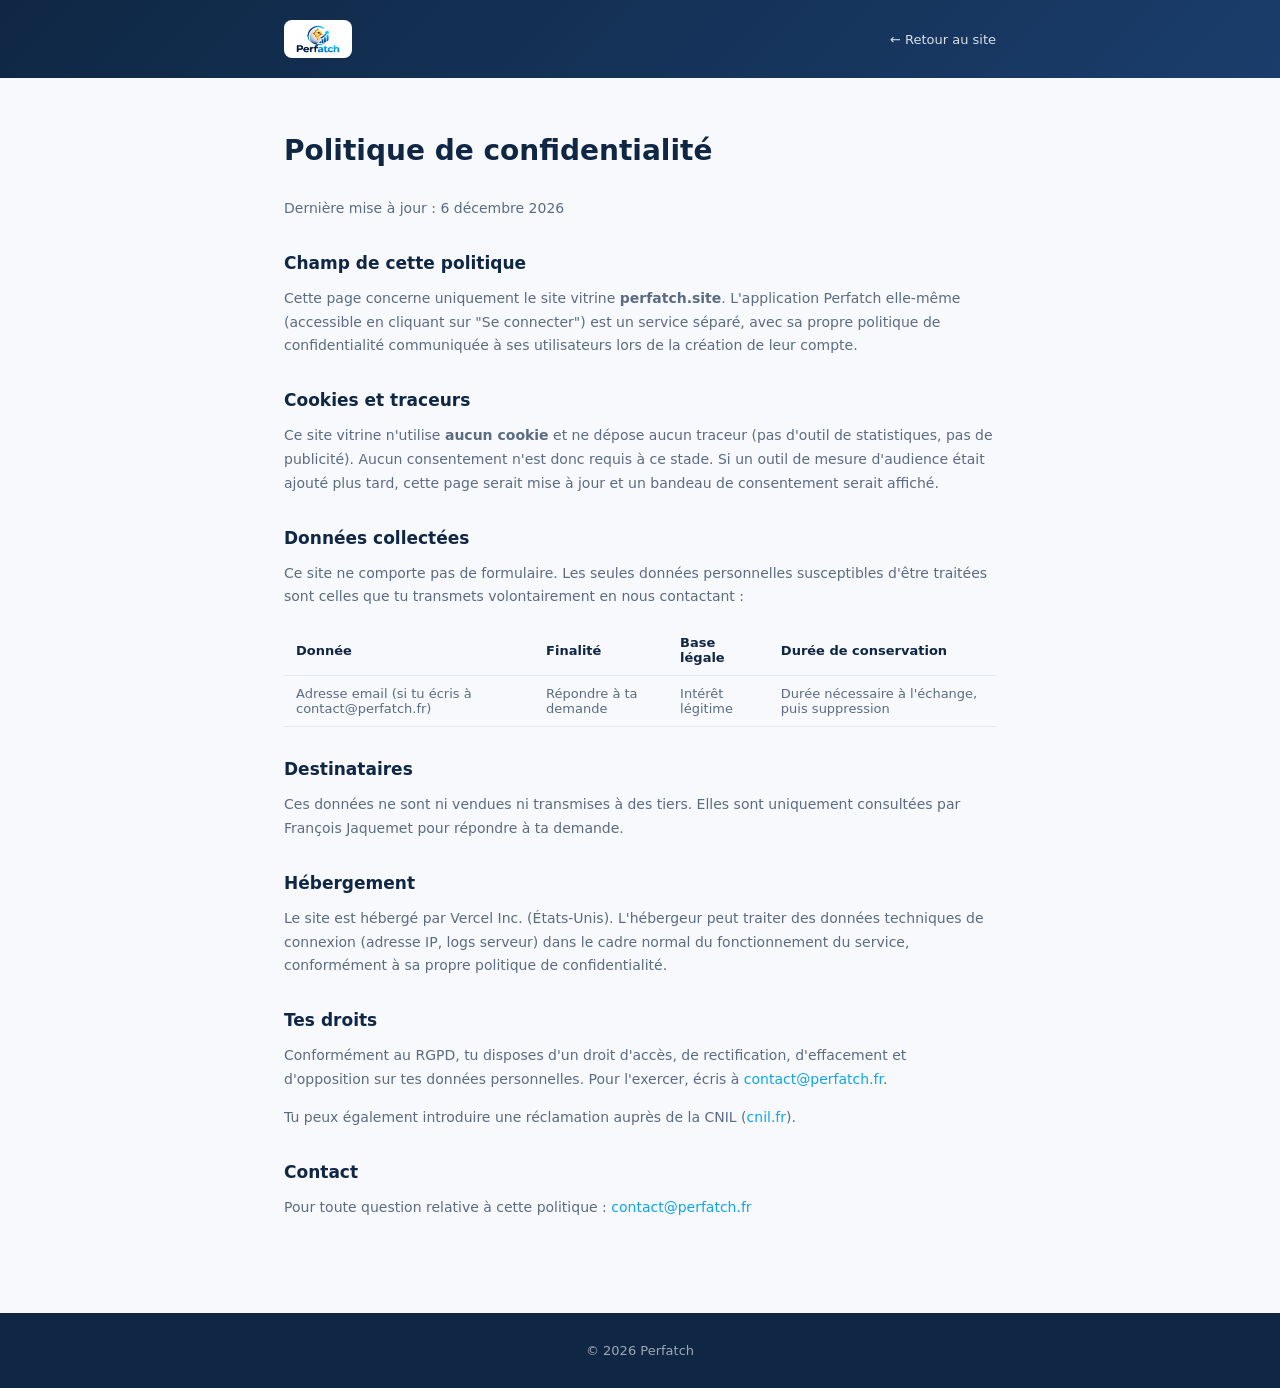
==== confidentialite.html @ 5f78f092 "Ajout des pages Mentions légales et Confidentialité (RGPD) Conformité légale minimale pour un site p" ====
<!DOCTYPE html>
<html lang="fr">
<head>
<meta charset="UTF-8" />
<meta name="viewport" content="width=device-width, initial-scale=1.0" />
<title>Politique de confidentialité — Perfatch</title>
<link rel="icon" type="image/png" href="/assets/logo/favicon.png" />
<style>
  :root{ --navy:#0F2744; --navy2:#1A3D6B; --cyan:#0EA5E9; --bg:#F7F9FC; --text:#1A2233; --muted:#5B6B82; --border:#E2EAF2; }
  *{box-sizing:border-box;}
  body{margin:0;font-family:'Segoe UI',system-ui,-apple-system,Arial,sans-serif;color:var(--text);background:var(--bg);}
  a{color:var(--cyan);text-decoration:none;}
  .wrap{max-width:760px;margin:0 auto;padding:0 24px;}
  header{background:linear-gradient(135deg,var(--navy),var(--navy2));padding:20px 0;}
  header .wrap{display:flex;align-items:center;justify-content:space-between;}
  .logo{background:#fff;border-radius:8px;padding:5px 12px;display:inline-flex;}
  .logo img{height:28px;display:block;}
  .back{color:#fff;font-size:13px;opacity:0.85;}
  main{padding:56px 0 80px;}
  h1{color:var(--navy);font-size:28px;margin:0 0 30px 0;}
  h2{color:var(--navy);font-size:17px;margin:32px 0 10px 0;}
  p,li{color:var(--muted);font-size:14px;line-height:1.7;}
  ul{padding-left:20px;}
  table{width:100%;border-collapse:collapse;margin:16px 0;font-size:13px;}
  th,td{text-align:left;padding:10px 12px;border-bottom:1px solid var(--border);color:var(--muted);}
  th{color:var(--navy);font-weight:700;}
  footer{background:var(--navy);color:rgba(255,255,255,0.6);padding:30px 0;font-size:13px;text-align:center;}
</style>
</head>
<body>
<header>
  <div class="wrap">
    <a class="logo" href="/"><img src="/assets/logo/logo-header.png" alt="Perfatch" /></a>
    <a class="back" href="/">← Retour au site</a>
  </div>
</header>
<main>
  <div class="wrap">
    <h1>Politique de confidentialité</h1>
    <p>Dernière mise à jour : <span id="date"></span></p>

    <h2>Champ de cette politique</h2>
    <p>
      Cette page concerne uniquement le site vitrine <strong>perfatch.site</strong>. L'application Perfatch elle-même (accessible en cliquant sur "Se connecter") est un service séparé, avec sa propre politique de confidentialité communiquée à ses utilisateurs lors de la création de leur compte.
    </p>

    <h2>Cookies et traceurs</h2>
    <p>
      Ce site vitrine n'utilise <strong>aucun cookie</strong> et ne dépose aucun traceur (pas d'outil de statistiques, pas de publicité). Aucun consentement n'est donc requis à ce stade. Si un outil de mesure d'audience était ajouté plus tard, cette page serait mise à jour et un bandeau de consentement serait affiché.
    </p>

    <h2>Données collectées</h2>
    <p>Ce site ne comporte pas de formulaire. Les seules données personnelles susceptibles d'être traitées sont celles que tu transmets volontairement en nous contactant :</p>
    <table>
      <tr><th>Donnée</th><th>Finalité</th><th>Base légale</th><th>Durée de conservation</th></tr>
      <tr><td>Adresse email (si tu écris à contact@perfatch.fr)</td><td>Répondre à ta demande</td><td>Intérêt légitime</td><td>Durée nécessaire à l'échange, puis suppression</td></tr>
    </table>

    <h2>Destinataires</h2>
    <p>Ces données ne sont ni vendues ni transmises à des tiers. Elles sont uniquement consultées par François Jaquemet pour répondre à ta demande.</p>

    <h2>Hébergement</h2>
    <p>Le site est hébergé par Vercel Inc. (États-Unis). L'hébergeur peut traiter des données techniques de connexion (adresse IP, logs serveur) dans le cadre normal du fonctionnement du service, conformément à sa propre politique de confidentialité.</p>

    <h2>Tes droits</h2>
    <p>Conformément au RGPD, tu disposes d'un droit d'accès, de rectification, d'effacement et d'opposition sur tes données personnelles. Pour l'exercer, écris à <a href="mailto:contact@perfatch.fr">contact@perfatch.fr</a>.</p>
    <p>Tu peux également introduire une réclamation auprès de la CNIL (<a href="https://www.cnil.fr" target="_blank" rel="noopener">cnil.fr</a>).</p>

    <h2>Contact</h2>
    <p>Pour toute question relative à cette politique : <a href="mailto:contact@perfatch.fr">contact@perfatch.fr</a></p>
  </div>
</main>
<footer>© <span id="year"></span> Perfatch</footer>
<script>
  document.getElementById('year').textContent = new Date().getFullYear();
  document.getElementById('date').textContent = new Date().toLocaleDateString('fr-FR', { year: 'numeric', month: 'long', day: 'numeric' });
</script>
</body>
</html>
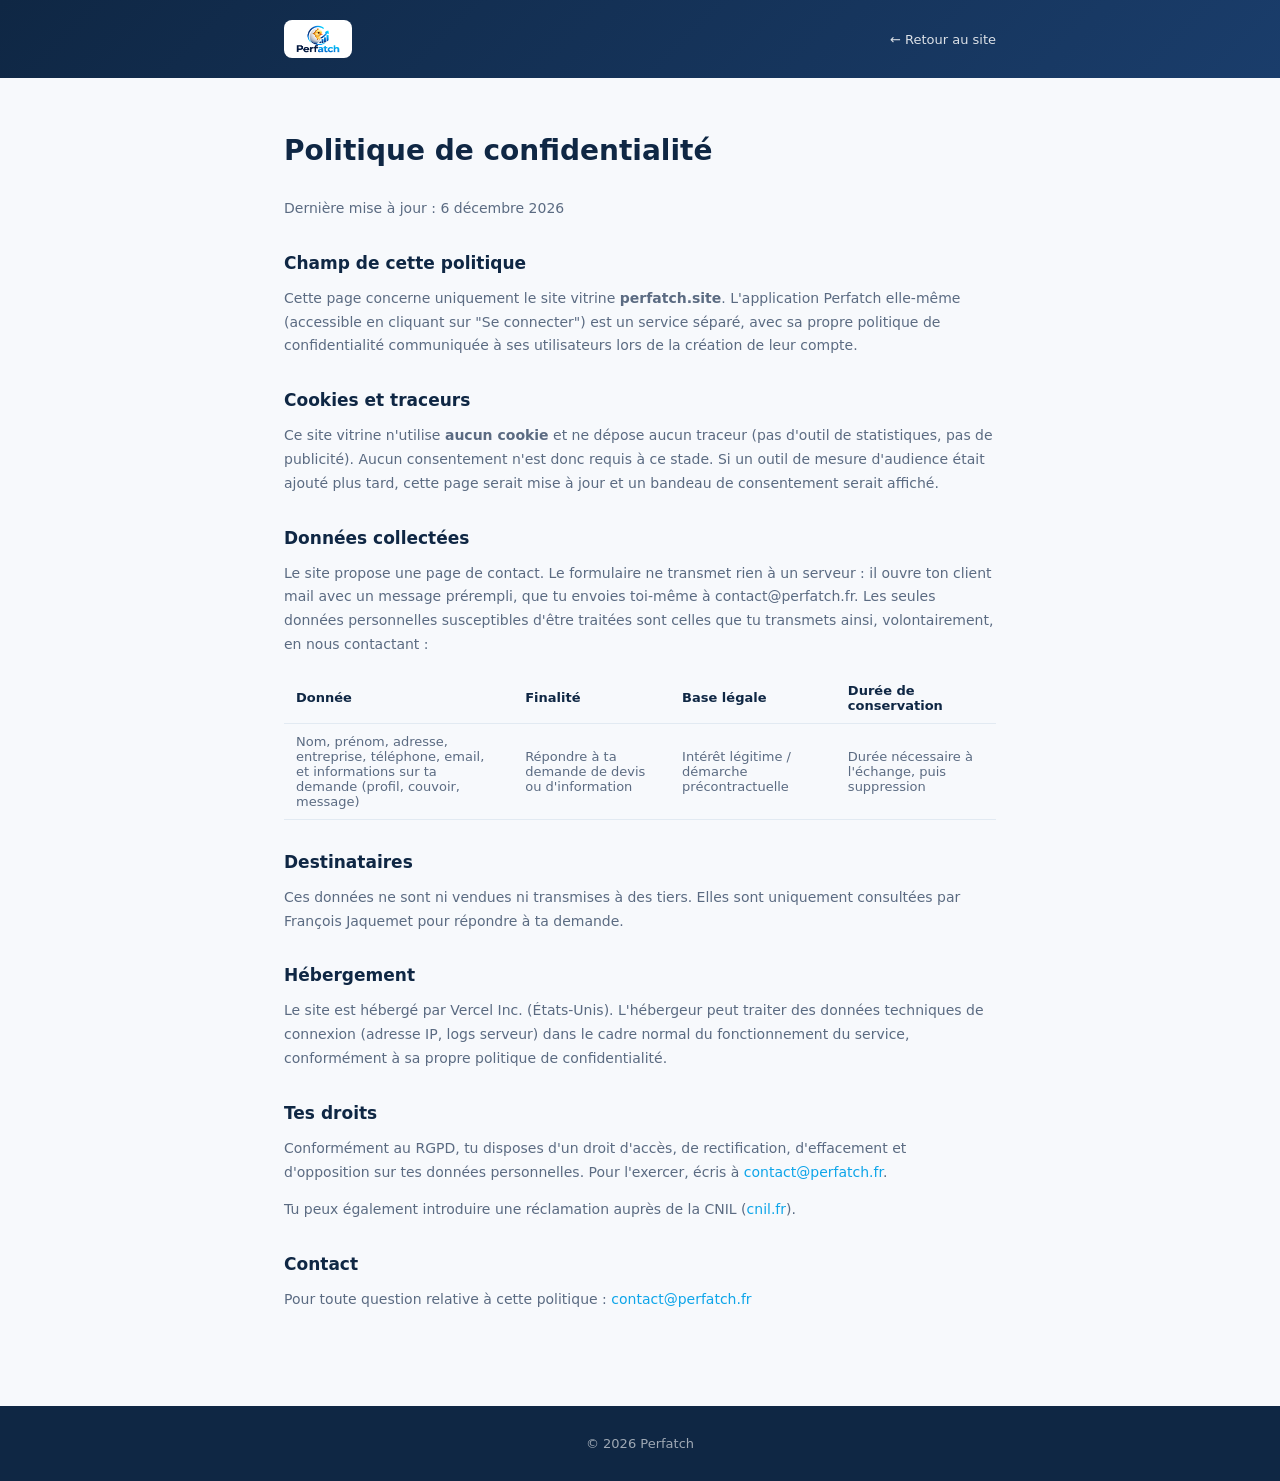
==== commit bfd59463: "Ajout de la page de contact avec formulaire qualifiant la demande Formulaire conditionnel (profil ma" ====
--- a/confidentialite.html
+++ b/confidentialite.html
@@ -50,10 +50,10 @@
     </p>
 
     <h2>Données collectées</h2>
-    <p>Ce site ne comporte pas de formulaire. Les seules données personnelles susceptibles d'être traitées sont celles que tu transmets volontairement en nous contactant :</p>
+    <p>Le site propose une page de contact. Le formulaire ne transmet rien à un serveur : il ouvre ton client mail avec un message prérempli, que tu envoies toi-même à contact@perfatch.fr. Les seules données personnelles susceptibles d'être traitées sont celles que tu transmets ainsi, volontairement, en nous contactant :</p>
     <table>
       <tr><th>Donnée</th><th>Finalité</th><th>Base légale</th><th>Durée de conservation</th></tr>
-      <tr><td>Adresse email (si tu écris à contact@perfatch.fr)</td><td>Répondre à ta demande</td><td>Intérêt légitime</td><td>Durée nécessaire à l'échange, puis suppression</td></tr>
+      <tr><td>Nom, prénom, adresse, entreprise, téléphone, email, et informations sur ta demande (profil, couvoir, message)</td><td>Répondre à ta demande de devis ou d'information</td><td>Intérêt légitime / démarche précontractuelle</td><td>Durée nécessaire à l'échange, puis suppression</td></tr>
     </table>
 
     <h2>Destinataires</h2>
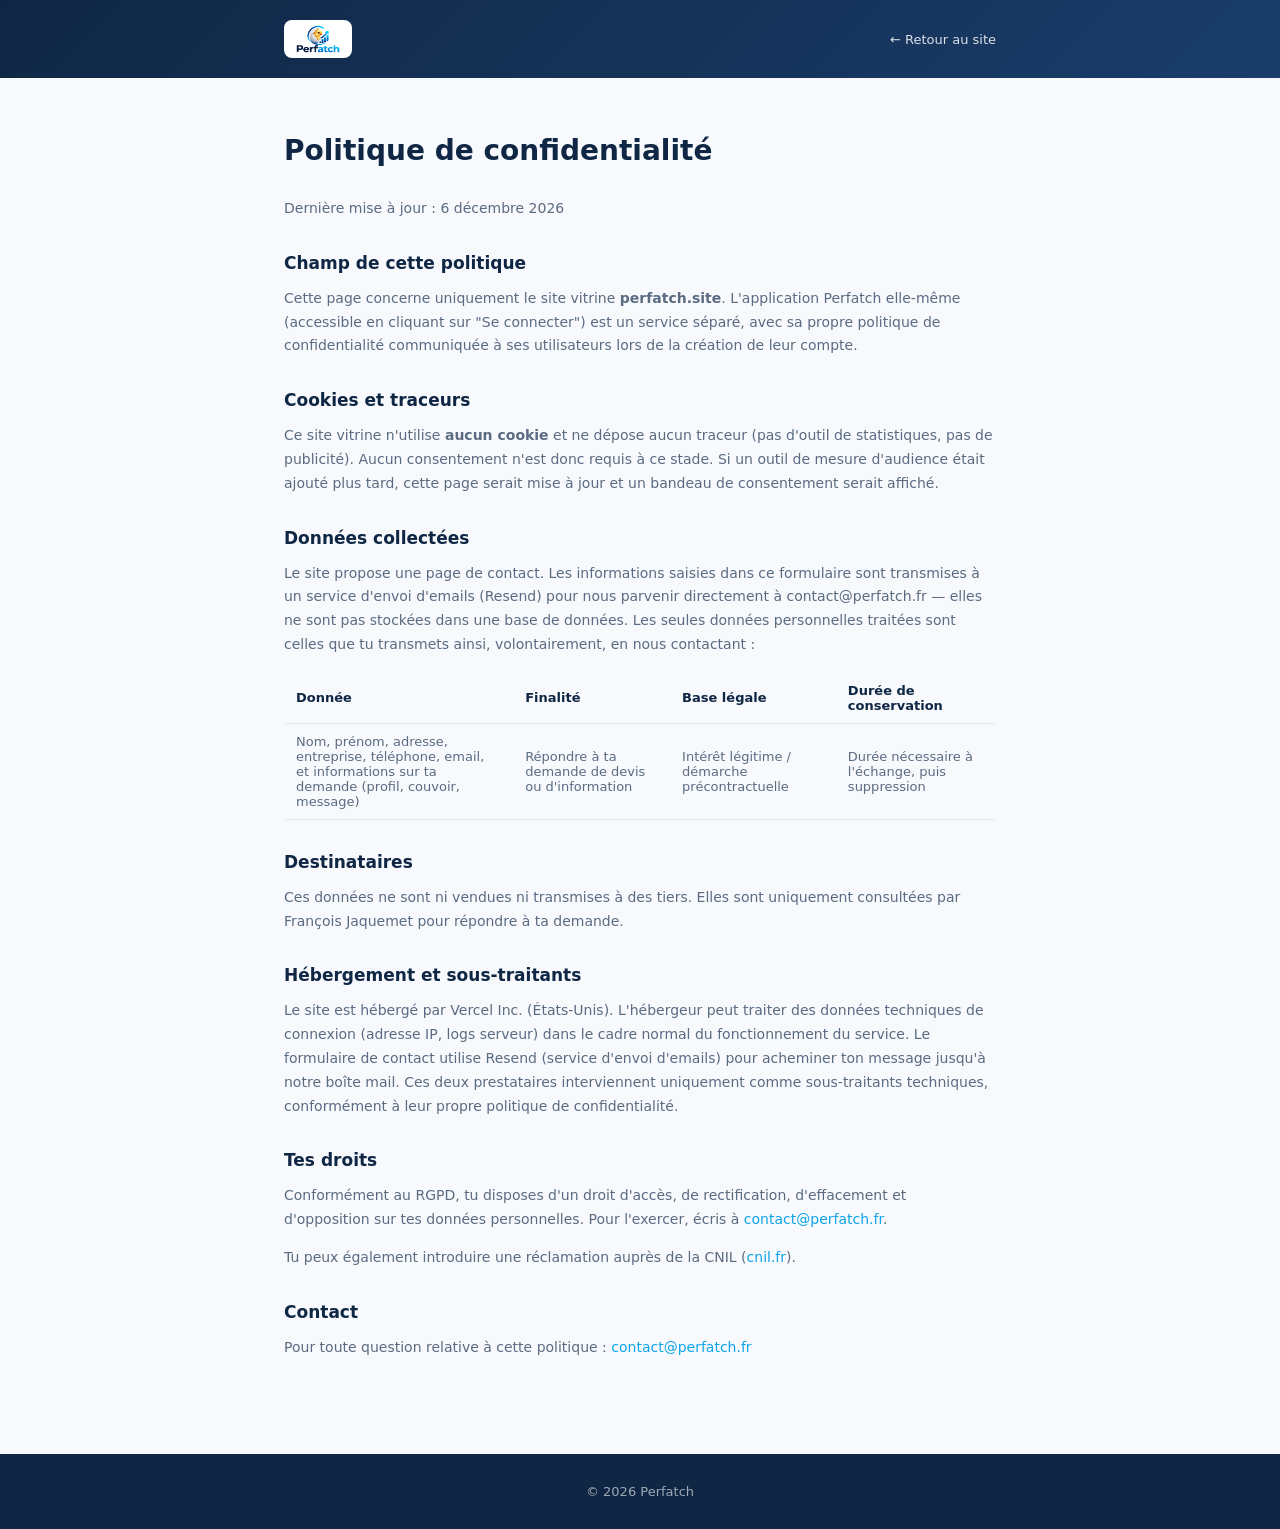
==== commit d7e5811d: "Envoi direct du formulaire de contact via une fonction serverless + Resend Remplace le mailto (qui d" ====
--- a/confidentialite.html
+++ b/confidentialite.html
@@ -50,7 +50,7 @@
     </p>
 
     <h2>Données collectées</h2>
-    <p>Le site propose une page de contact. Le formulaire ne transmet rien à un serveur : il ouvre ton client mail avec un message prérempli, que tu envoies toi-même à contact@perfatch.fr. Les seules données personnelles susceptibles d'être traitées sont celles que tu transmets ainsi, volontairement, en nous contactant :</p>
+    <p>Le site propose une page de contact. Les informations saisies dans ce formulaire sont transmises à un service d'envoi d'emails (Resend) pour nous parvenir directement à contact@perfatch.fr — elles ne sont pas stockées dans une base de données. Les seules données personnelles traitées sont celles que tu transmets ainsi, volontairement, en nous contactant :</p>
     <table>
       <tr><th>Donnée</th><th>Finalité</th><th>Base légale</th><th>Durée de conservation</th></tr>
       <tr><td>Nom, prénom, adresse, entreprise, téléphone, email, et informations sur ta demande (profil, couvoir, message)</td><td>Répondre à ta demande de devis ou d'information</td><td>Intérêt légitime / démarche précontractuelle</td><td>Durée nécessaire à l'échange, puis suppression</td></tr>
@@ -59,8 +59,8 @@
     <h2>Destinataires</h2>
     <p>Ces données ne sont ni vendues ni transmises à des tiers. Elles sont uniquement consultées par François Jaquemet pour répondre à ta demande.</p>
 
-    <h2>Hébergement</h2>
-    <p>Le site est hébergé par Vercel Inc. (États-Unis). L'hébergeur peut traiter des données techniques de connexion (adresse IP, logs serveur) dans le cadre normal du fonctionnement du service, conformément à sa propre politique de confidentialité.</p>
+    <h2>Hébergement et sous-traitants</h2>
+    <p>Le site est hébergé par Vercel Inc. (États-Unis). L'hébergeur peut traiter des données techniques de connexion (adresse IP, logs serveur) dans le cadre normal du fonctionnement du service. Le formulaire de contact utilise Resend (service d'envoi d'emails) pour acheminer ton message jusqu'à notre boîte mail. Ces deux prestataires interviennent uniquement comme sous-traitants techniques, conformément à leur propre politique de confidentialité.</p>
 
     <h2>Tes droits</h2>
     <p>Conformément au RGPD, tu disposes d'un droit d'accès, de rectification, d'effacement et d'opposition sur tes données personnelles. Pour l'exercer, écris à <a href="mailto:contact@perfatch.fr">contact@perfatch.fr</a>.</p>
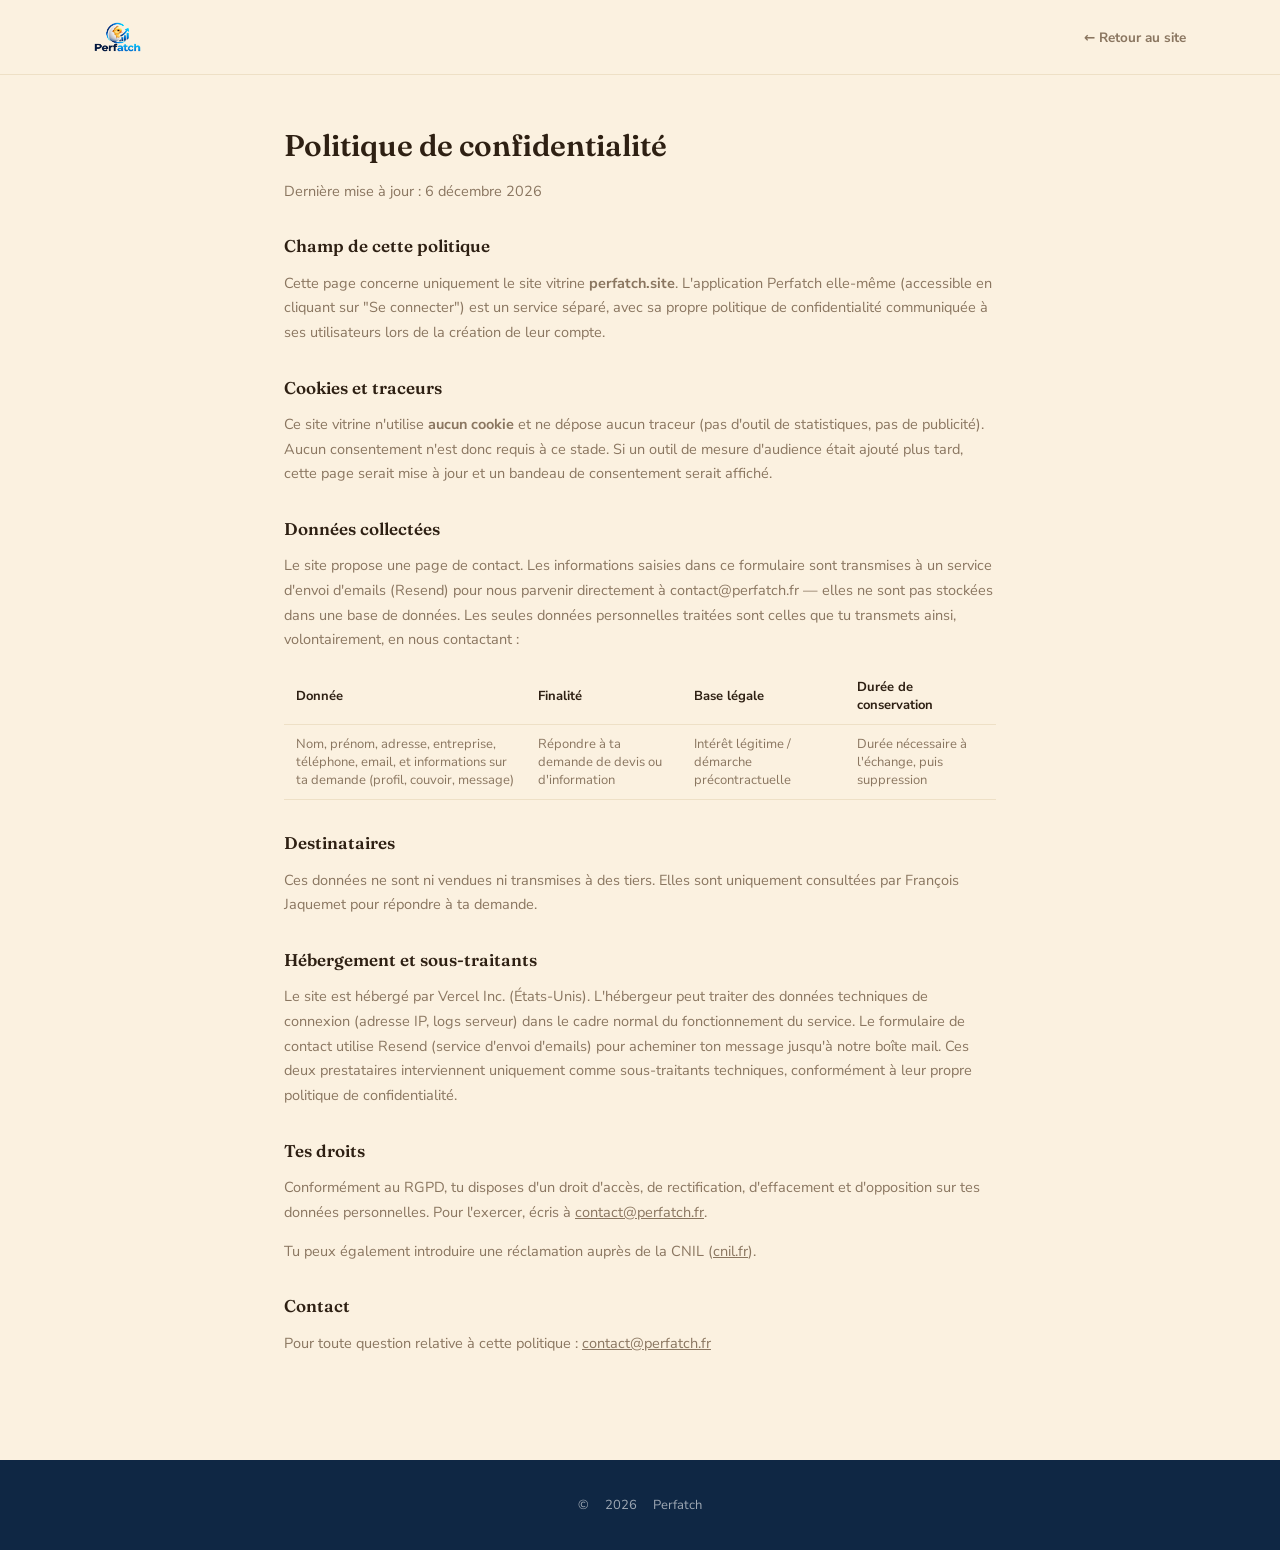
==== commit fe7f537b: "Refonte visuelle complète du site : palette chaude, typo serif, apparition au scroll Nouveau système" ====
--- a/confidentialite.html
+++ b/confidentialite.html
@@ -5,40 +5,23 @@
 <meta name="viewport" content="width=device-width, initial-scale=1.0" />
 <title>Politique de confidentialité — Perfatch</title>
 <link rel="icon" type="image/png" href="/assets/logo/favicon.png" />
-<style>
-  :root{ --navy:#0F2744; --navy2:#1A3D6B; --cyan:#0EA5E9; --bg:#F7F9FC; --text:#1A2233; --muted:#5B6B82; --border:#E2EAF2; }
-  *{box-sizing:border-box;}
-  body{margin:0;font-family:'Segoe UI',system-ui,-apple-system,Arial,sans-serif;color:var(--text);background:var(--bg);}
-  a{color:var(--cyan);text-decoration:none;}
-  .wrap{max-width:760px;margin:0 auto;padding:0 24px;}
-  header{background:linear-gradient(135deg,var(--navy),var(--navy2));padding:20px 0;}
-  header .wrap{display:flex;align-items:center;justify-content:space-between;}
-  .logo{background:#fff;border-radius:8px;padding:5px 12px;display:inline-flex;}
-  .logo img{height:28px;display:block;}
-  .back{color:#fff;font-size:13px;opacity:0.85;}
-  main{padding:56px 0 80px;}
-  h1{color:var(--navy);font-size:28px;margin:0 0 30px 0;}
-  h2{color:var(--navy);font-size:17px;margin:32px 0 10px 0;}
-  p,li{color:var(--muted);font-size:14px;line-height:1.7;}
-  ul{padding-left:20px;}
-  table{width:100%;border-collapse:collapse;margin:16px 0;font-size:13px;}
-  th,td{text-align:left;padding:10px 12px;border-bottom:1px solid var(--border);color:var(--muted);}
-  th{color:var(--navy);font-weight:700;}
-  footer{background:var(--navy);color:rgba(255,255,255,0.6);padding:30px 0;font-size:13px;text-align:center;}
-</style>
+<link rel="preconnect" href="https://fonts.googleapis.com">
+<link rel="stylesheet" href="https://fonts.googleapis.com/css2?family=Fraunces:opsz,wght@9..144,500;9..144,600;9..144,700&family=Nunito+Sans:wght@400;600;700;800&display=swap">
+<link rel="stylesheet" href="/assets/css/site.css">
 </head>
 <body>
-<header>
-  <div class="wrap">
-    <a class="logo" href="/"><img src="/assets/logo/logo-header.png" alt="Perfatch" /></a>
+<header class="page-hd">
+  <div class="wrap" style="display:flex;align-items:center;justify-content:space-between;">
+    <a class="logo" href="/"><img src="/assets/logo/logo-header.png" alt="Perfatch" style="height:30px;" /></a>
     <a class="back" href="/">← Retour au site</a>
   </div>
 </header>
-<main>
-  <div class="wrap">
-    <h1>Politique de confidentialité</h1>
-    <p>Dernière mise à jour : <span id="date"></span></p>
+<main class="page">
+  <div class="page-narrow">
+    <h1 class="reveal">Politique de confidentialité</h1>
+    <p class="reveal">Dernière mise à jour : <span id="date"></span></p>
 
+    <div class="reveal">
     <h2>Champ de cette politique</h2>
     <p>
       Cette page concerne uniquement le site vitrine <strong>perfatch.site</strong>. L'application Perfatch elle-même (accessible en cliquant sur "Se connecter") est un service séparé, avec sa propre politique de confidentialité communiquée à ses utilisateurs lors de la création de leur compte.
@@ -68,11 +51,14 @@
 
     <h2>Contact</h2>
     <p>Pour toute question relative à cette politique : <a href="mailto:contact@perfatch.fr">contact@perfatch.fr</a></p>
+    </div>
   </div>
 </main>
-<footer>© <span id="year"></span> Perfatch</footer>
+<footer class="site-ft" style="text-align:center;">
+  <div class="wrap" style="justify-content:center;">© <span class="js-year"></span> Perfatch</div>
+</footer>
+<script src="/assets/js/site.js"></script>
 <script>
-  document.getElementById('year').textContent = new Date().getFullYear();
   document.getElementById('date').textContent = new Date().toLocaleDateString('fr-FR', { year: 'numeric', month: 'long', day: 'numeric' });
 </script>
 </body>
--- a/assets/css/site.css
+++ b/assets/css/site.css
@@ -0,0 +1,149 @@
+:root{
+  --bg:#FBF1E0; --surface:#FFFFFF; --ink:#2E2013; --sub:#8A7660;
+  --line:#EEE0C6; --amber:#E2932F; --amber2:#F2B45C;
+  --navy:#0F2744; --navy2:#1A3D6B; --cyan:#38BDF8; --good:#3F7D45;
+  --danger:#B3432E;
+}
+*{box-sizing:border-box;}
+html{scroll-behavior:smooth;}
+body{
+  margin:0; background:var(--bg); color:var(--ink);
+  font-family:'Nunito Sans',system-ui,-apple-system,Arial,sans-serif;
+  -webkit-font-smoothing:antialiased;
+}
+h1,h2,h3,h4{font-family:'Fraunces',serif;}
+a{color:inherit;}
+img{max-width:100%;display:block;}
+.wrap{max-width:1140px;margin:0 auto;padding:0 24px;}
+
+/* ---------- Reveal on scroll ---------- */
+.reveal{opacity:0;transform:translateY(20px);transition:opacity .65s cubic-bezier(.22,.61,.36,1), transform .65s cubic-bezier(.22,.61,.36,1);}
+.reveal.in{opacity:1;transform:translateY(0);}
+@media (prefers-reduced-motion: reduce){
+  .reveal{transition:none !important;opacity:1 !important;transform:none !important;}
+}
+
+/* ---------- Header ---------- */
+header.site-hd{position:sticky;top:0;left:0;right:0;z-index:100;background:rgba(251,241,224,0.9);backdrop-filter:blur(10px);border-bottom:1px solid var(--line);}
+header.site-hd .wrap{display:flex;align-items:center;justify-content:space-between;height:76px;}
+.logo{display:flex;align-items:center;text-decoration:none;}
+.logo img{height:34px;display:block;}
+nav.links{display:flex;align-items:center;gap:30px;}
+nav.links a{color:var(--sub);text-decoration:none;font-size:14px;font-weight:700;}
+nav.links a:hover{color:var(--ink);}
+.navToggle{display:none;background:none;border:none;color:var(--ink);font-size:24px;cursor:pointer;}
+
+/* ---------- Buttons ---------- */
+.btn-warm{background:var(--amber);color:#3A2200 !important;padding:13px 24px;border-radius:999px;font-weight:800;font-size:14px;text-decoration:none;display:inline-block;border:none;cursor:pointer;transition:background .15s, transform .15s;font-family:inherit;}
+.btn-warm:hover{background:var(--amber2);transform:translateY(-1px);}
+.btn-outline{border:1.5px solid var(--ink);color:var(--ink) !important;padding:11.5px 22px;border-radius:999px;font-weight:800;font-size:14px;text-decoration:none;display:inline-block;background:transparent;cursor:pointer;transition:background .15s;font-family:inherit;}
+.btn-outline:hover{background:rgba(46,32,19,0.06);}
+.btn-outline.on-navy{border-color:rgba(255,255,255,0.55);color:#fff !important;}
+.btn-outline.on-navy:hover{background:rgba(255,255,255,0.1);}
+
+/* ---------- Sections / headings ---------- */
+section{padding:90px 0;}
+.section-head{max-width:640px;margin:0 auto 50px auto;text-align:center;}
+.section-head .eyebrow{color:var(--amber);}
+.section-head h2{font-size:32px;font-weight:600;color:var(--ink);margin:0 0 12px 0;text-wrap:balance;}
+.section-head p{color:var(--sub);font-size:15.5px;line-height:1.6;margin:0;}
+.eyebrow{display:inline-block;font-size:12px;font-weight:800;letter-spacing:0.05em;text-transform:uppercase;margin-bottom:14px;}
+
+/* ---------- Cards ---------- */
+.card{background:var(--surface);border:1px solid var(--line);border-radius:18px;padding:28px 24px;transition:transform .2s ease, box-shadow .2s ease, border-color .2s ease;position:relative;}
+.card:hover{transform:translateY(-4px);box-shadow:0 16px 30px rgba(46,32,19,0.12);border-color:var(--amber);}
+.card h3{font-size:17px;font-weight:600;margin:0 0 8px 0;}
+.card p{color:var(--sub);font-size:14px;line-height:1.6;margin:0;}
+.egg-accent{position:absolute;top:-14px;right:18px;width:32px;height:40px;border-radius:48% 48% 46% 46% / 58% 58% 42% 42%;background:linear-gradient(160deg,var(--amber2),var(--amber));box-shadow:0 6px 14px rgba(226,147,47,0.4);}
+
+/* ---------- Bold navy band ---------- */
+.band{background:var(--navy);color:#fff;border-radius:24px;padding:56px 48px;}
+.band .eyebrow{color:var(--cyan);}
+.band h2,.band h3{color:#fff;font-weight:600;}
+.band p{color:rgba(255,255,255,0.75);}
+
+/* ---------- Marquee ---------- */
+.marquee{border-top:1px solid var(--line);border-bottom:1px solid var(--line);background:var(--surface);overflow:hidden;}
+.marquee-track{display:flex;gap:48px;white-space:nowrap;padding:14px 0;animation:scroll 26s linear infinite;width:max-content;}
+.marquee-track span{font-size:13.5px;font-weight:700;color:var(--sub);display:inline-flex;align-items:center;gap:8px;}
+.marquee-track span b{color:var(--ink);}
+.marquee-track .dot-sep{width:4px;height:4px;border-radius:50%;background:var(--amber);flex:none;}
+@keyframes scroll{from{transform:translateX(0);}to{transform:translateX(-50%);}}
+@media (prefers-reduced-motion: reduce){ .marquee-track{animation:none;} }
+
+/* ---------- Live tag ---------- */
+.tag-live{font-size:12px;font-weight:800;letter-spacing:0.04em;color:var(--amber);text-transform:uppercase;display:inline-flex;align-items:center;gap:8px;}
+.live-dot{width:7px;height:7px;border-radius:50%;background:var(--good);position:relative;flex:none;}
+.live-dot::after{content:"";position:absolute;inset:-4px;border-radius:50%;border:2px solid var(--good);animation:ping 1.8s ease-out infinite;}
+@keyframes ping{0%{transform:scale(0.6);opacity:0.8;}100%{transform:scale(1.8);opacity:0;}}
+@media (prefers-reduced-motion: reduce){ .live-dot::after{animation:none;} }
+
+/* ---------- Note / quote boxes ---------- */
+.note-box{background:#FFF6E6;border-left:3px solid var(--amber);border-radius:8px;padding:14px 18px;font-size:13px;color:#7a5219;}
+.quote-box{padding:28px 30px;background:linear-gradient(135deg, var(--amber2), var(--amber));border-radius:20px;color:#3A2200;}
+.quote-box p{font-family:'Fraunces',serif;font-size:19px;font-weight:600;line-height:1.4;margin:0 0 10px 0;text-wrap:balance;}
+.quote-box span{font-size:12.5px;font-weight:700;opacity:0.75;}
+
+/* ---------- Footer ---------- */
+footer.site-ft{background:var(--navy);color:rgba(255,255,255,0.6);padding:36px 0;font-size:13px;}
+footer.site-ft .wrap{display:flex;justify-content:space-between;align-items:center;flex-wrap:wrap;gap:16px;}
+footer.site-ft a{color:rgba(255,255,255,0.78);text-decoration:none;}
+footer.site-ft a:hover{color:#fff;}
+
+/* ---------- Simple content pages (contact/tarifs/legales) ---------- */
+.page-hd{padding:22px 0;border-bottom:1px solid var(--line);}
+.page-hd .wrap{display:flex;align-items:center;justify-content:space-between;}
+.page-hd .back{color:var(--sub);font-size:13.5px;font-weight:700;text-decoration:none;}
+.page-hd .back:hover{color:var(--ink);}
+main.page{padding:52px 0 90px;}
+.page-narrow{max-width:760px;margin:0 auto;padding:0 24px;}
+.page-narrow h1{color:var(--ink);font-size:30px;font-weight:600;margin:0 0 10px 0;}
+.page-narrow h2{color:var(--ink);font-size:17px;font-weight:600;margin:32px 0 10px 0;}
+.page-narrow p,.page-narrow li{color:var(--sub);font-size:14.5px;line-height:1.7;}
+.page-narrow .lead{font-size:15.5px;margin:0 0 36px 0;}
+.page-narrow table{width:100%;border-collapse:collapse;margin:16px 0;font-size:13px;}
+.page-narrow th,.page-narrow td{text-align:left;padding:10px 12px;border-bottom:1px solid var(--line);color:var(--sub);}
+.page-narrow th{color:var(--ink);font-weight:700;}
+
+/* ---------- Form ---------- */
+fieldset{border:1px solid var(--line);border-radius:16px;padding:24px 26px;margin:0 0 22px 0;background:var(--surface);}
+legend{font-weight:800;color:var(--ink);font-size:15px;padding:0 6px;font-family:'Fraunces',serif;}
+label{display:block;font-size:13px;font-weight:700;color:var(--ink);margin:16px 0 6px 0;}
+label:first-of-type{margin-top:4px;}
+.hint{font-weight:400;color:var(--sub);font-size:12px;}
+input[type=text],input[type=email],input[type=tel],input[type=number],textarea{
+  width:100%;padding:11px 13px;border:1px solid var(--line);border-radius:8px;font-size:14px;
+  font-family:inherit;color:var(--ink);background:#FFFDF8;
+}
+input:focus,textarea:focus{outline:2px solid var(--amber);outline-offset:1px;}
+textarea{resize:vertical;min-height:120px;}
+.radio-row{display:flex;flex-direction:column;gap:10px;}
+.radio-opt{display:flex;align-items:flex-start;gap:10px;font-size:14px;color:var(--ink);font-weight:500;cursor:pointer;}
+.radio-opt input{margin-top:3px;}
+.grid2{display:grid;grid-template-columns:1fr 1fr;gap:0 20px;}
+.conditional{border-left:3px solid var(--amber);padding-left:16px;margin-top:16px;display:none;}
+.conditional.show{display:block;}
+
+/* ---------- Pricing cards ---------- */
+.price-card{background:var(--surface);border:1px solid var(--line);border-radius:18px;padding:28px 30px;margin-bottom:24px;display:flex;gap:22px;align-items:flex-start;flex-wrap:wrap;}
+.price-num{flex:0 0 auto;width:52px;height:52px;border-radius:14px;background:var(--navy);color:#fff;display:flex;align-items:center;justify-content:center;font-weight:800;font-size:20px;font-family:'Fraunces',serif;}
+.price-card .body{flex:1 1 260px;}
+.price-card h2{margin:0 0 4px 0;font-size:13px;letter-spacing:0.5px;text-transform:uppercase;color:var(--ink);font-weight:800;font-family:'Nunito Sans',sans-serif;}
+.price-card p{margin:8px 0 0 0;color:var(--sub);font-size:14px;line-height:1.6;}
+.price-box{flex:0 0 auto;background:var(--bg);border:1px solid var(--line);border-radius:12px;padding:16px 26px;text-align:center;min-width:160px;}
+.price-box .tag{color:var(--sub);font-size:11px;font-weight:700;letter-spacing:0.5px;text-transform:uppercase;}
+.price-box .amount{color:var(--amber);font-size:24px;font-weight:800;margin-top:4px;font-family:'Fraunces',serif;}
+.price-box .note{color:var(--sub);font-size:11px;margin-top:2px;}
+.price-table th{background:var(--navy);color:#fff;font-size:12px;text-transform:uppercase;letter-spacing:0.4px;}
+.price-table th:first-child{border-radius:8px 0 0 0;}
+.price-table th:last-child{border-radius:0 8px 0 0;}
+.price-table td.amount{color:var(--ink);font-weight:800;}
+
+@media (max-width:860px){
+  nav.links{position:fixed;top:76px;left:0;right:0;background:var(--bg);border-bottom:1px solid var(--line);flex-direction:column;align-items:flex-start;padding:20px 24px;gap:18px;display:none;}
+  nav.links.open{display:flex;}
+  .navToggle{display:block;}
+  section{padding:60px 0;}
+  .band{padding:40px 26px;}
+  .grid2{grid-template-columns:1fr;}
+}
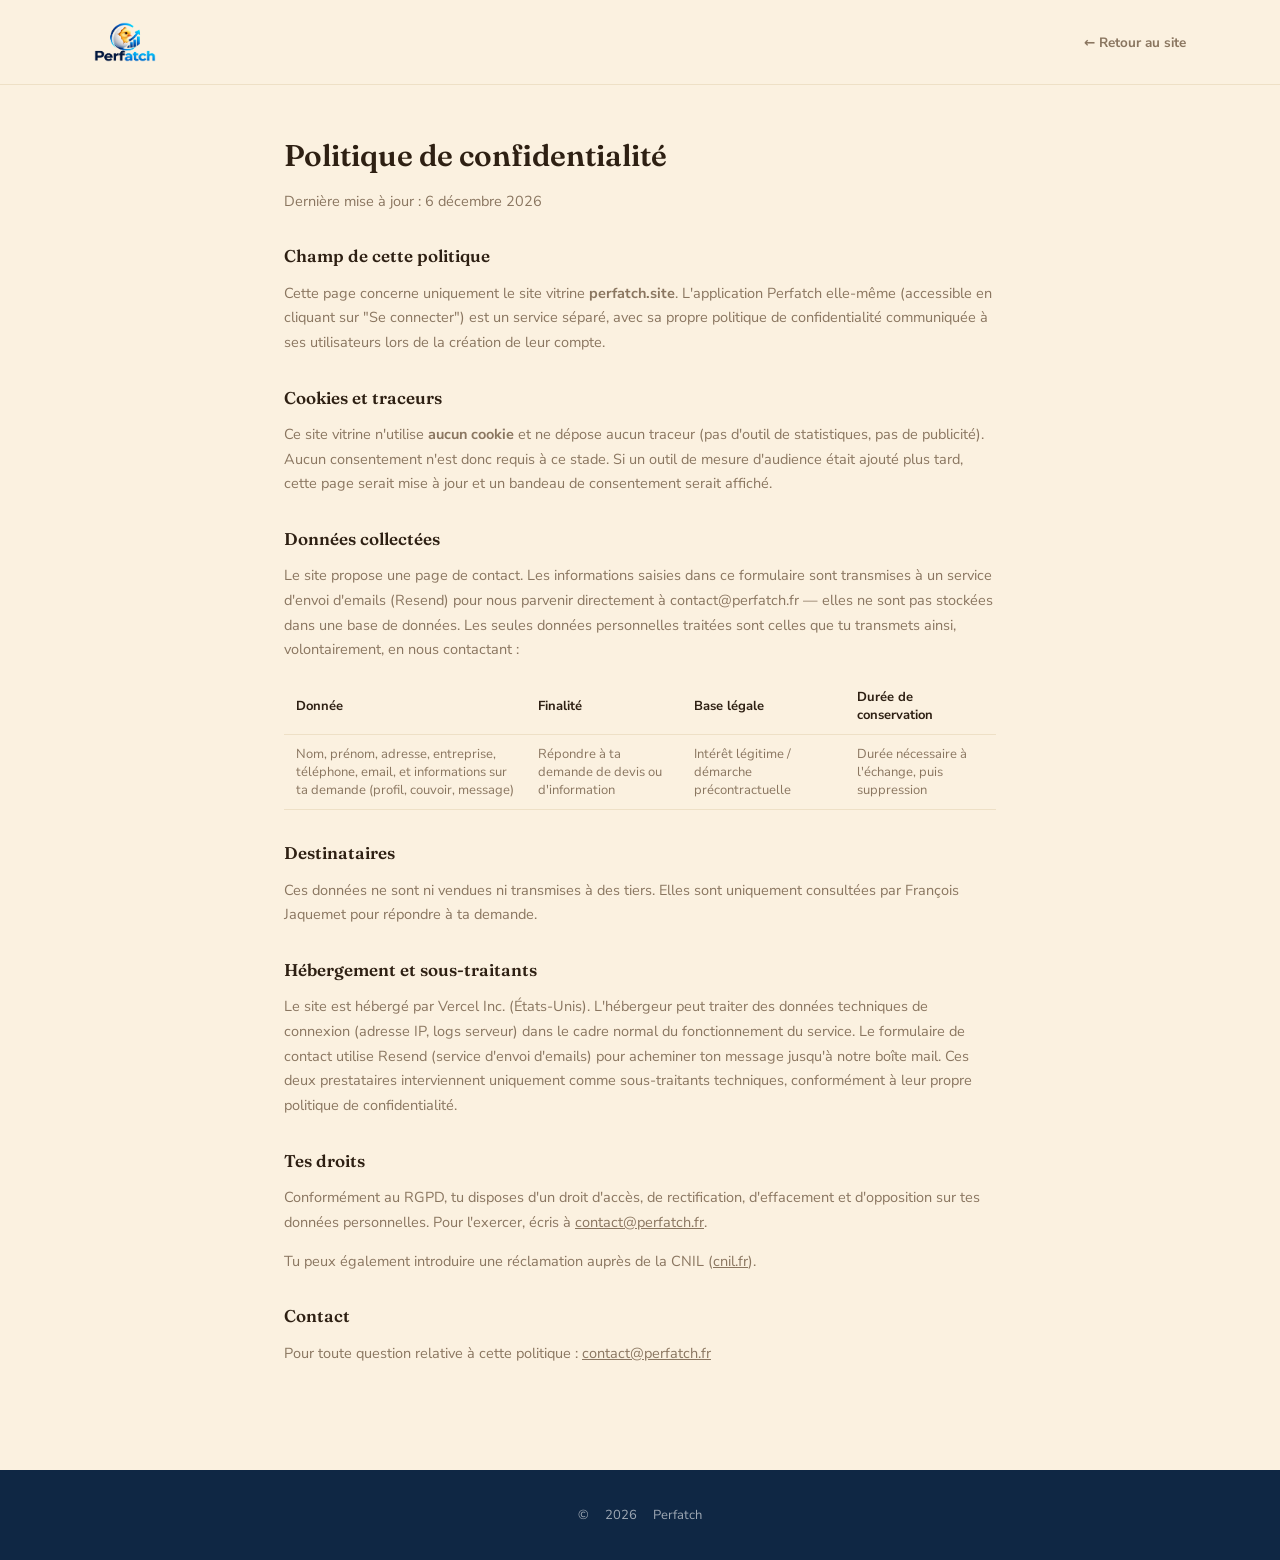
==== commit f869d9b9: "Logo plus grand, zoom vidéo réduit, URLs propres sans .html - Logo agrandi dans tous les en-têtes (3" ====
--- a/confidentialite.html
+++ b/confidentialite.html
@@ -12,7 +12,7 @@
 <body>
 <header class="page-hd">
   <div class="wrap" style="display:flex;align-items:center;justify-content:space-between;">
-    <a class="logo" href="/"><img src="/assets/logo/logo-header.png" alt="Perfatch" style="height:30px;" /></a>
+    <a class="logo" href="/"><img src="/assets/logo/logo-header.png" alt="Perfatch" style="height:40px;" /></a>
     <a class="back" href="/">← Retour au site</a>
   </div>
 </header>
--- a/assets/css/site.css
+++ b/assets/css/site.css
@@ -27,7 +27,7 @@
 header.site-hd{position:sticky;top:0;left:0;right:0;z-index:100;background:rgba(251,241,224,0.9);backdrop-filter:blur(10px);border-bottom:1px solid var(--line);}
 header.site-hd .wrap{display:flex;align-items:center;justify-content:space-between;height:76px;}
 .logo{display:flex;align-items:center;text-decoration:none;}
-.logo img{height:34px;display:block;}
+.logo img{height:48px;display:block;}
 nav.links{display:flex;align-items:center;gap:30px;}
 nav.links a{color:var(--sub);text-decoration:none;font-size:14px;font-weight:700;}
 nav.links a:hover{color:var(--ink);}
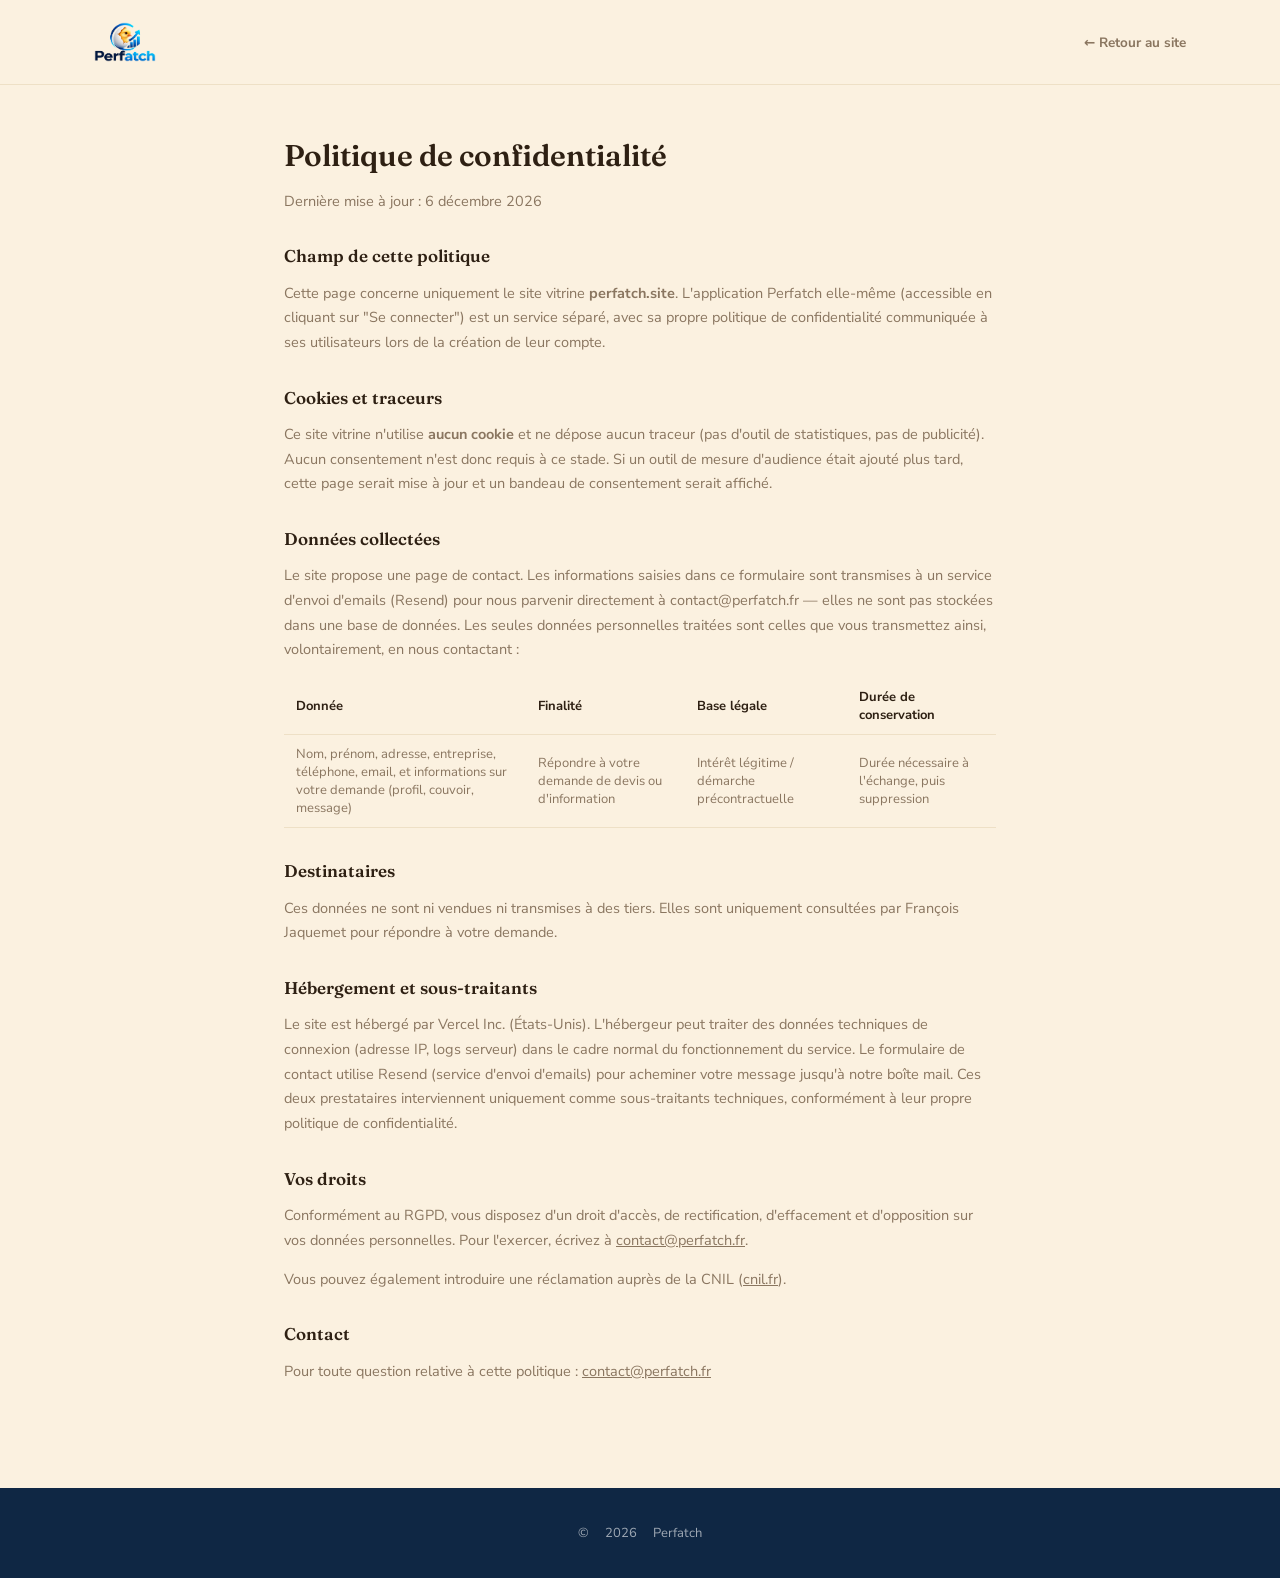
==== commit 11b4f6a9: "Passe tout le site au vouvoiement Contexte pro : remplace tutoiement par vouvoiement sur l'accueil, " ====
--- a/confidentialite.html
+++ b/confidentialite.html
@@ -33,21 +33,21 @@
     </p>
 
     <h2>Données collectées</h2>
-    <p>Le site propose une page de contact. Les informations saisies dans ce formulaire sont transmises à un service d'envoi d'emails (Resend) pour nous parvenir directement à contact@perfatch.fr — elles ne sont pas stockées dans une base de données. Les seules données personnelles traitées sont celles que tu transmets ainsi, volontairement, en nous contactant :</p>
+    <p>Le site propose une page de contact. Les informations saisies dans ce formulaire sont transmises à un service d'envoi d'emails (Resend) pour nous parvenir directement à contact@perfatch.fr — elles ne sont pas stockées dans une base de données. Les seules données personnelles traitées sont celles que vous transmettez ainsi, volontairement, en nous contactant :</p>
     <table>
       <tr><th>Donnée</th><th>Finalité</th><th>Base légale</th><th>Durée de conservation</th></tr>
-      <tr><td>Nom, prénom, adresse, entreprise, téléphone, email, et informations sur ta demande (profil, couvoir, message)</td><td>Répondre à ta demande de devis ou d'information</td><td>Intérêt légitime / démarche précontractuelle</td><td>Durée nécessaire à l'échange, puis suppression</td></tr>
+      <tr><td>Nom, prénom, adresse, entreprise, téléphone, email, et informations sur votre demande (profil, couvoir, message)</td><td>Répondre à votre demande de devis ou d'information</td><td>Intérêt légitime / démarche précontractuelle</td><td>Durée nécessaire à l'échange, puis suppression</td></tr>
     </table>
 
     <h2>Destinataires</h2>
-    <p>Ces données ne sont ni vendues ni transmises à des tiers. Elles sont uniquement consultées par François Jaquemet pour répondre à ta demande.</p>
+    <p>Ces données ne sont ni vendues ni transmises à des tiers. Elles sont uniquement consultées par François Jaquemet pour répondre à votre demande.</p>
 
     <h2>Hébergement et sous-traitants</h2>
-    <p>Le site est hébergé par Vercel Inc. (États-Unis). L'hébergeur peut traiter des données techniques de connexion (adresse IP, logs serveur) dans le cadre normal du fonctionnement du service. Le formulaire de contact utilise Resend (service d'envoi d'emails) pour acheminer ton message jusqu'à notre boîte mail. Ces deux prestataires interviennent uniquement comme sous-traitants techniques, conformément à leur propre politique de confidentialité.</p>
+    <p>Le site est hébergé par Vercel Inc. (États-Unis). L'hébergeur peut traiter des données techniques de connexion (adresse IP, logs serveur) dans le cadre normal du fonctionnement du service. Le formulaire de contact utilise Resend (service d'envoi d'emails) pour acheminer votre message jusqu'à notre boîte mail. Ces deux prestataires interviennent uniquement comme sous-traitants techniques, conformément à leur propre politique de confidentialité.</p>
 
-    <h2>Tes droits</h2>
-    <p>Conformément au RGPD, tu disposes d'un droit d'accès, de rectification, d'effacement et d'opposition sur tes données personnelles. Pour l'exercer, écris à <a href="mailto:contact@perfatch.fr">contact@perfatch.fr</a>.</p>
-    <p>Tu peux également introduire une réclamation auprès de la CNIL (<a href="https://www.cnil.fr" target="_blank" rel="noopener">cnil.fr</a>).</p>
+    <h2>Vos droits</h2>
+    <p>Conformément au RGPD, vous disposez d'un droit d'accès, de rectification, d'effacement et d'opposition sur vos données personnelles. Pour l'exercer, écrivez à <a href="mailto:contact@perfatch.fr">contact@perfatch.fr</a>.</p>
+    <p>Vous pouvez également introduire une réclamation auprès de la CNIL (<a href="https://www.cnil.fr" target="_blank" rel="noopener">cnil.fr</a>).</p>
 
     <h2>Contact</h2>
     <p>Pour toute question relative à cette politique : <a href="mailto:contact@perfatch.fr">contact@perfatch.fr</a></p>
